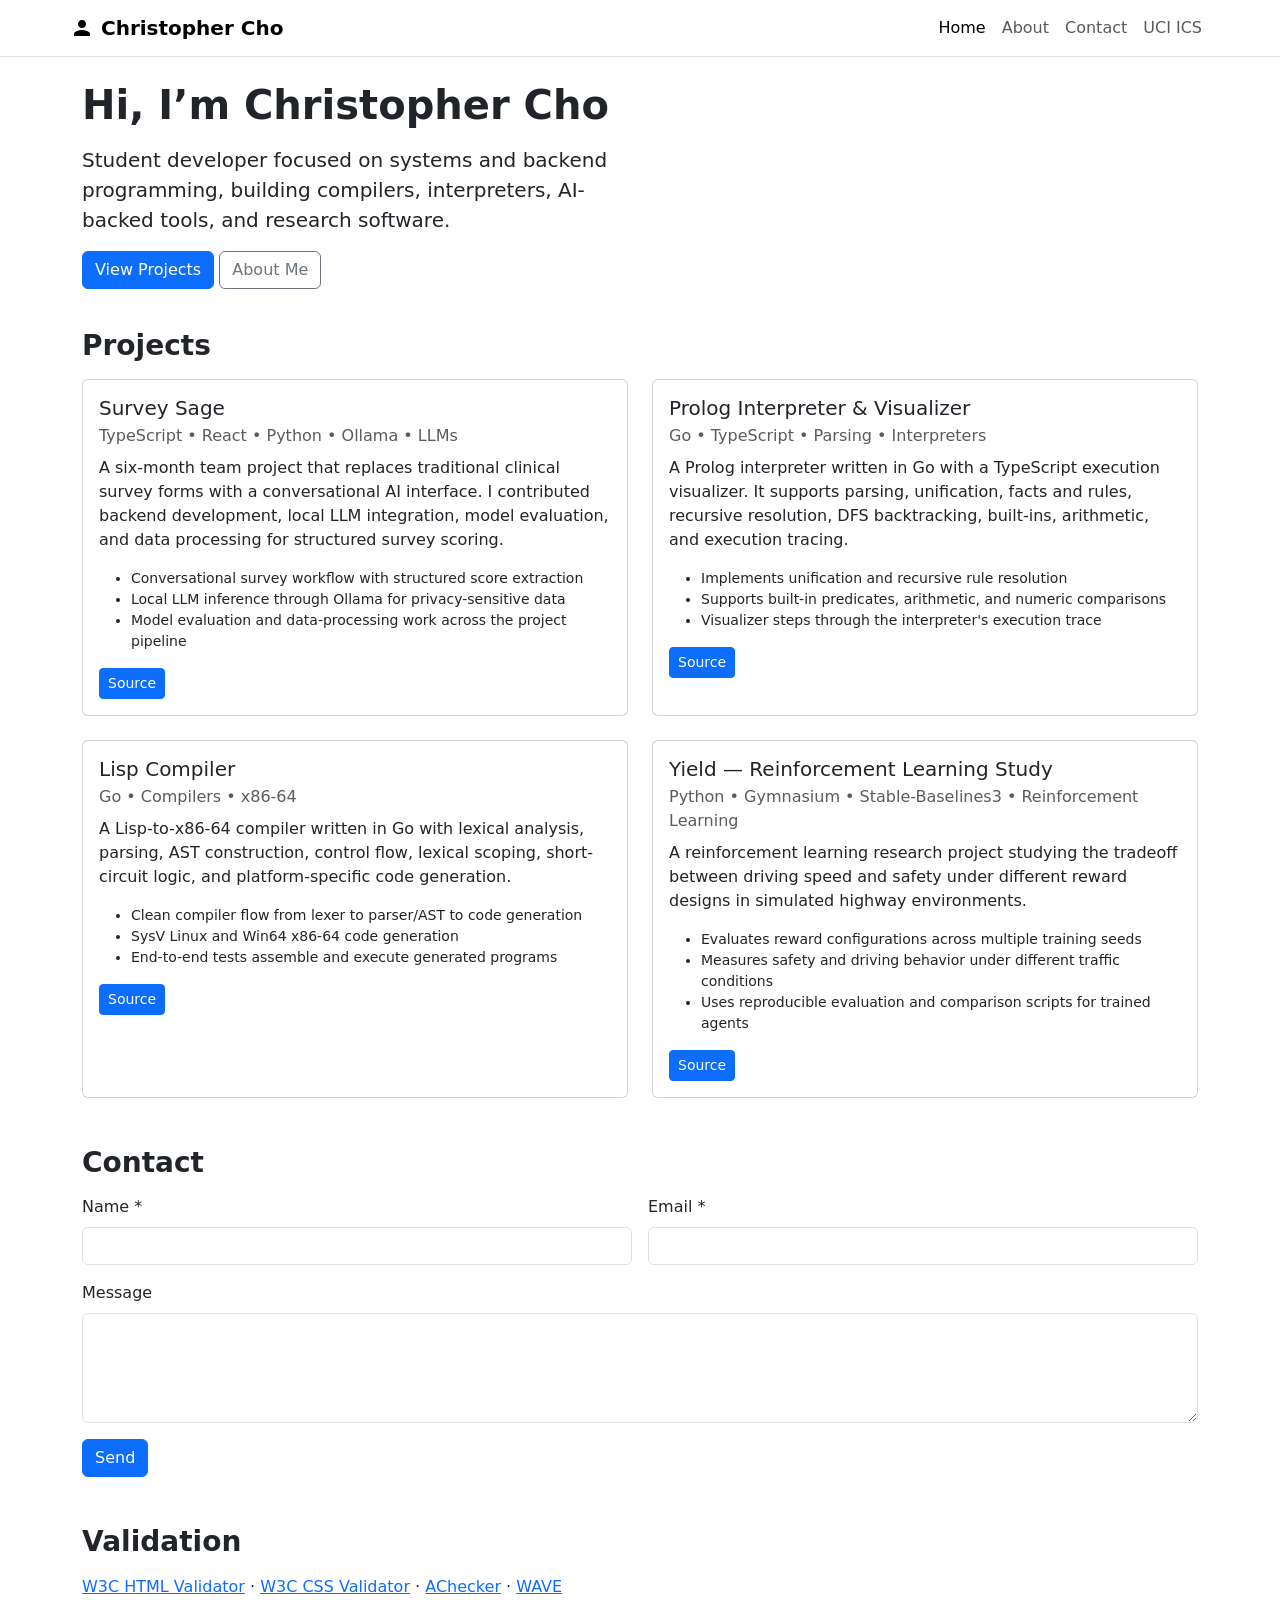
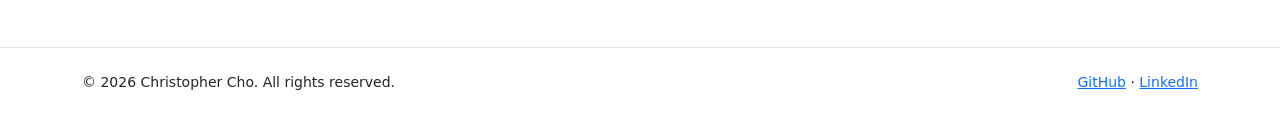
==== index.html @ 3bb523c4 "Initial portfolio" ====
<!doctype html>
<html lang="en">
<head>
  <meta charset="utf-8" >
  <meta name="viewport" content="width=device-width, initial-scale=1" >
  <meta name="author" content="Christopher Cho" >
  <meta name="description" content="Personal portfolio of Christopher Cho – projects, coursework, and contact information." >
  <title>Christopher Cho — Portfolio</title>

  <!-- Fonts / Icons / CSS -->
  <link rel="preconnect" href="https://fonts.googleapis.com" >
  <link href="https://fonts.googleapis.com/css2?family=Inter:wght@400;600&display=swap" rel="stylesheet" >
  <link href="https://cdn.jsdelivr.net/npm/bootstrap@5.3.3/dist/css/bootstrap.min.css" rel="stylesheet" >
  <link href="https://fonts.googleapis.com/icon?family=Material+Icons" rel="stylesheet" >
  <link rel="stylesheet" href="css/styles.css" >
</head>
<body>
  <!-- Skip link -->
  <a class="visually-hidden-focusable" href="#main">Skip to main content</a>

  <!-- Header / Nav -->
  <header class="border-bottom">
    <nav class="navbar navbar-expand-lg container" aria-label="Primary">
      <a class="navbar-brand fw-semibold" href="index.html">
        <span class="material-icons align-text-bottom" aria-hidden="true">person</span>
        Christopher Cho
      </a>
      <button class="navbar-toggler" type="button" data-bs-toggle="collapse" data-bs-target="#nav"
        aria-controls="nav" aria-expanded="false" aria-label="Toggle navigation">
        <span class="navbar-toggler-icon"></span>
      </button>
      <div id="nav" class="collapse navbar-collapse">
        <ul class="navbar-nav ms-auto">
          <li class="nav-item"><a class="nav-link active" aria-current="page" href="index.html">Home</a></li>
          <li class="nav-item"><a class="nav-link" href="about.html">About</a></li>
          <li class="nav-item"><a class="nav-link" href="#contact">Contact</a></li>
          <li class="nav-item"><a class="nav-link" href="https://www.ics.uci.edu/" target="_blank" rel="noopener">UCI ICS</a></li>
        </ul>
      </div>
    </nav>
  </header>

  <!-- Main -->
  <main id="main" class="container py-4">
    <!-- Intro -->
    <section class="row align-items-center g-4 mb-4">
      <div class="col-12 col-md-6">
        <h1 class="fw-semibold mb-3">Hi, I’m Christopher Cho</h1>
        <p class="lead">
          Student developer focused on systems and backend programming, building compilers, interpreters, AI-backed tools, and research software.
        </p>
        <p>
          <a class="btn btn-primary" href="#projects">View Projects</a>
          <a class="btn btn-outline-secondary" href="about.html">About Me</a>
        </p>
      </div>
      <div class="col-12 col-md-6 text-center">
      </div>
    </section>

    <!-- Projects -->
    <section id="projects" class="mb-5" aria-labelledby="projects-heading">
      <h2 id="projects-heading" class="h3 fw-semibold mb-3">Projects</h2>

      <div class="row g-4">
        <!-- Survey Sage -->
        <article class="col-12 col-md-6">
          <div class="card h-100">
            <div class="card-body">
              <h3 class="card-title h5 mb-1">Survey Sage</h3>
              <p class="text-muted mb-2">TypeScript • React • Python • Ollama • LLMs</p>
              <p class="card-text">
                A six-month team project that replaces traditional clinical survey forms with a conversational AI interface.
                I contributed backend development, local LLM integration, model evaluation, and data processing for
                structured survey scoring.
              </p>
              <ul class="small mb-3">
                <li>Conversational survey workflow with structured score extraction</li>
                <li>Local LLM inference through Ollama for privacy-sensitive data</li>
                <li>Model evaluation and data-processing work across the project pipeline</li>
              </ul>
              <a class="btn btn-sm btn-primary"
                 href="https://github.com/mindful-metrics/survey-sage"
                 target="_blank" rel="noopener">Source</a>
            </div>
          </div>
        </article>

        <!-- Prolog Interpreter & Visualizer -->
        <article class="col-12 col-md-6">
          <div class="card h-100">
            <div class="card-body">
              <h3 class="card-title h5 mb-1">Prolog Interpreter &amp; Visualizer</h3>
              <p class="text-muted mb-2">Go • TypeScript • Parsing • Interpreters</p>
              <p class="card-text">
                A Prolog interpreter written in Go with a TypeScript execution visualizer. It supports parsing,
                unification, facts and rules, recursive resolution, DFS backtracking, built-ins, arithmetic,
                and execution tracing.
              </p>
              <ul class="small mb-3">
                <li>Implements unification and recursive rule resolution</li>
                <li>Supports built-in predicates, arithmetic, and numeric comparisons</li>
                <li>Visualizer steps through the interpreter's execution trace</li>
              </ul>
              <a class="btn btn-sm btn-primary"
                 href="https://github.com/cjcho03/Prolog-Interpreter-Visualizer"
                 target="_blank" rel="noopener">Source</a>
            </div>
          </div>
        </article>

        <!-- Lisp Compiler -->
        <article class="col-12 col-md-6">
          <div class="card h-100">
            <div class="card-body">
              <h3 class="card-title h5 mb-1">Lisp Compiler</h3>
              <p class="text-muted mb-2">Go • Compilers • x86-64</p>
              <p class="card-text">
                A Lisp-to-x86-64 compiler written in Go with lexical analysis, parsing, AST construction,
                control flow, lexical scoping, short-circuit logic, and platform-specific code generation.
              </p>
              <ul class="small mb-3">
                <li>Clean compiler flow from lexer to parser/AST to code generation</li>
                <li>SysV Linux and Win64 x86-64 code generation</li>
                <li>End-to-end tests assemble and execute generated programs</li>
              </ul>
              <a class="btn btn-sm btn-primary"
                 href="https://github.com/cjcho03/lisp-compiler-go"
                 target="_blank" rel="noopener">Source</a>
            </div>
          </div>
        </article>

        <!-- Yield -->
        <article class="col-12 col-md-6">
          <div class="card h-100">
            <div class="card-body">
              <h3 class="card-title h5 mb-1">Yield — Reinforcement Learning Study</h3>
              <p class="text-muted mb-2">Python • Gymnasium • Stable-Baselines3 • Reinforcement Learning</p>
              <p class="card-text">
                A reinforcement learning research project studying the tradeoff between driving speed and safety
                under different reward designs in simulated highway environments.
              </p>
              <ul class="small mb-3">
                <li>Evaluates reward configurations across multiple training seeds</li>
                <li>Measures safety and driving behavior under different traffic conditions</li>
                <li>Uses reproducible evaluation and comparison scripts for trained agents</li>
              </ul>
              <a class="btn btn-sm btn-primary"
                 href="https://github.com/bvazrala/Yield"
                 target="_blank" rel="noopener">Source</a>
            </div>
          </div>
        </article>
      </div>
    </section>

    <section id="contact" aria-labelledby="contact-heading" class="mb-5">
      <h2 id="contact-heading" class="h3 fw-semibold mb-3">Contact</h2>
      <form class="row g-3" action="#" method="post">
        <div class="col-md-6">
          <label for="name" class="form-label">Name<span aria-hidden="true"> *</span></label>
          <input type="text" class="form-control" id="name" name="name" required aria-required="true" >
        </div>
        <div class="col-md-6">
          <label for="email" class="form-label">Email<span aria-hidden="true"> *</span></label>
          <input type="email" class="form-control" id="email" name="email" required aria-required="true" >
        </div>
        <div class="col-12">
          <label for="message" class="form-label">Message</label>
          <textarea class="form-control" id="message" name="message" rows="4"></textarea>
        </div>
        <div class="col-12">
          <button type="submit" class="btn btn-primary">Send</button>
        </div>
      </form>
    </section>

    <!-- Validators quick-links -->
    <section class="mb-4">
      <h2 class="h3 fw-semibold mb-3">Validation</h2>
      <p>
        <a href="https://validator.w3.org/nu/#file">W3C HTML Validator</a> ·
        <a href="https://jigsaw.w3.org/css-validator/">W3C CSS Validator</a> ·
        <a href="https://achecker.achecks.ca/checker/index.php">AChecker</a> ·
        <a href="https://wave.webaim.org/">WAVE</a>
      </p>
    </section>
  </main>

  <!-- Footer -->
  <footer class="py-4 border-top">
    <div class="container small d-flex flex-column flex-md-row align-items-center justify-content-between gap-2">
      <p class="mb-0">&copy; <span id="year"></span> Christopher Cho. All rights reserved.</p>
      <p class="mb-0">
        <a href="https://github.com/cjcho03" target="_blank" rel="noopener">GitHub</a> ·
        <a href="https://www.linkedin.com/in/chris-c-964078238/" target="_blank" rel="noopener">LinkedIn</a>
      </p>
    </div>
  </footer>

  <!-- Bootstrap JS -->
  <script src="https://cdn.jsdelivr.net/npm/bootstrap@5.3.3/dist/js/bootstrap.bundle.min.js"></script>
  <script>document.getElementById('year').textContent = new Date().getFullYear();</script>
</body>
</html>
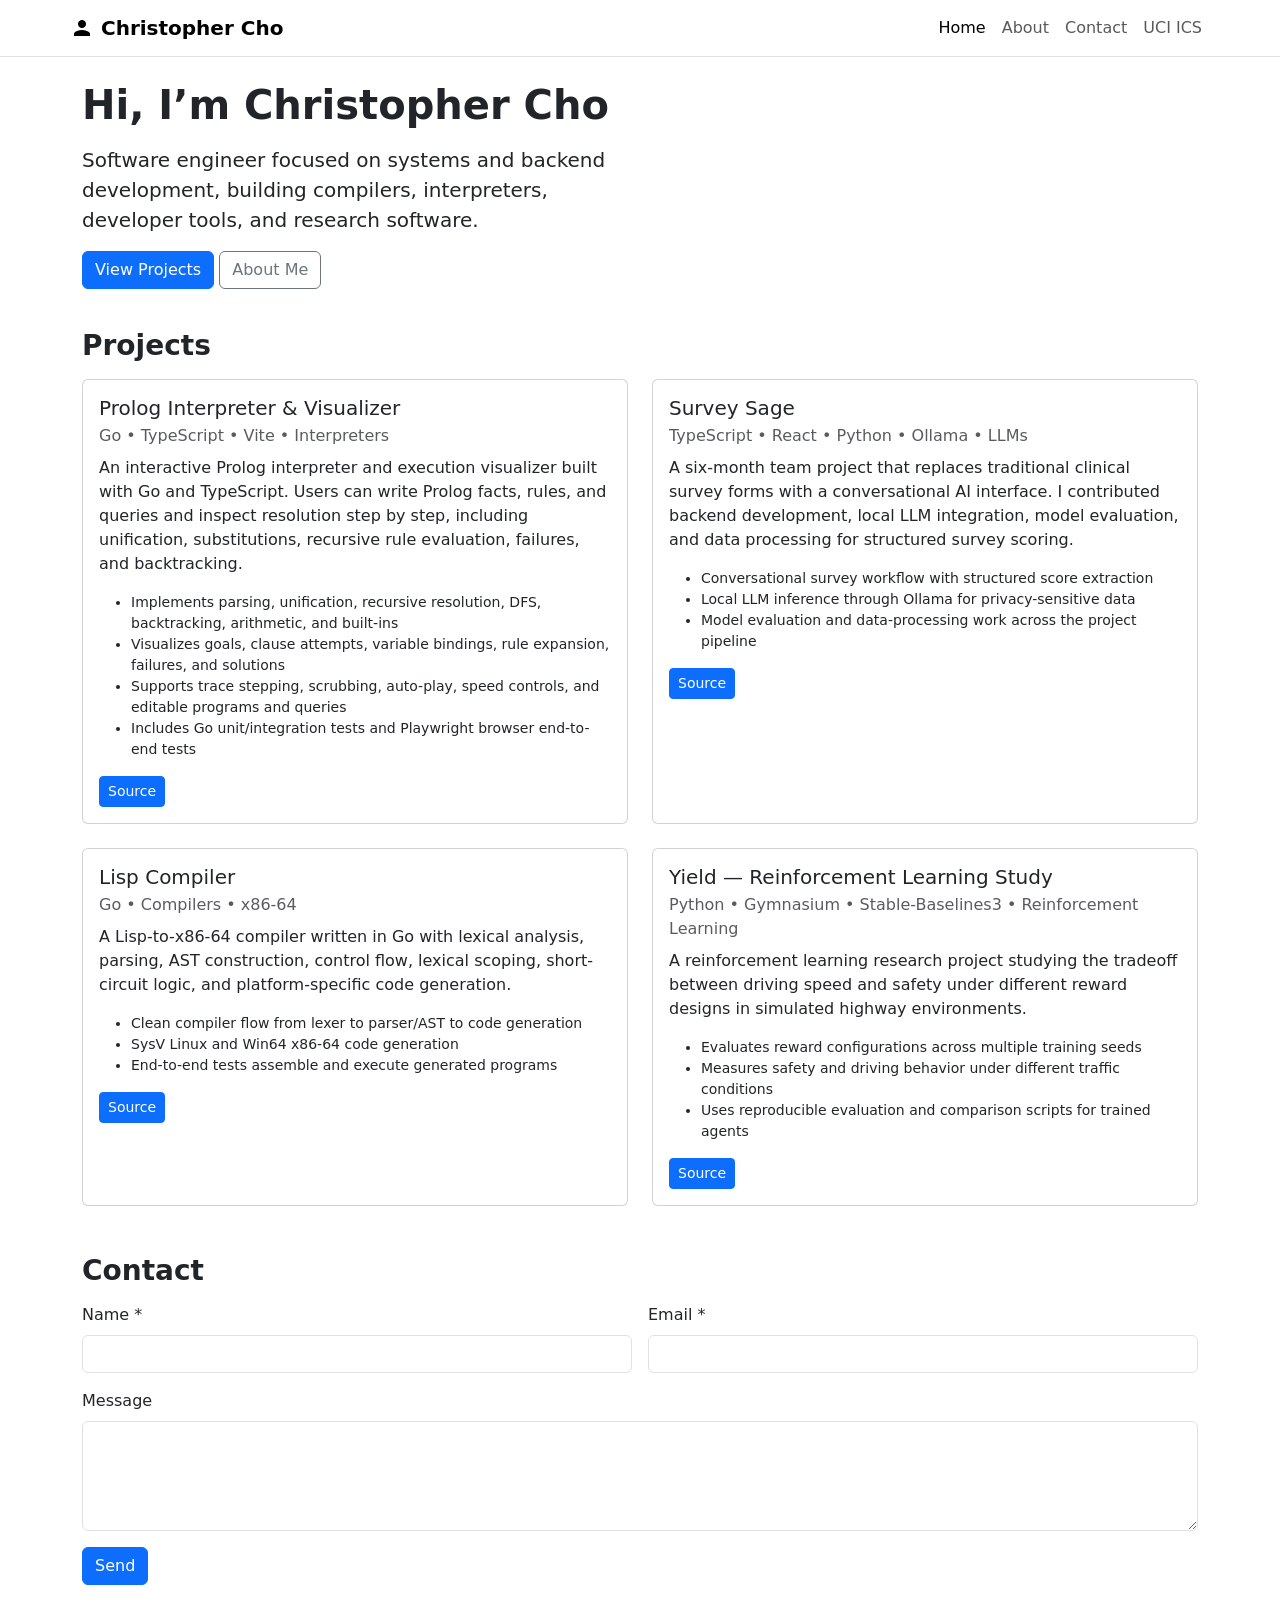
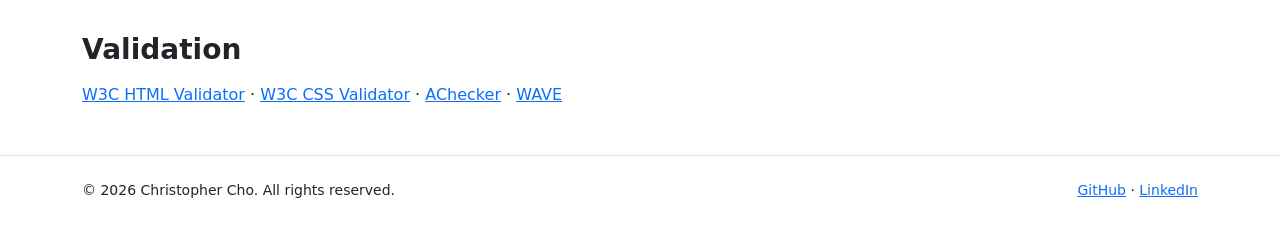
==== commit dfae30f7: "Update portfolio with completed Prolog visualizer project" ====
--- a/index.html
+++ b/index.html
@@ -13,6 +13,25 @@
   <link href="https://cdn.jsdelivr.net/npm/bootstrap@5.3.3/dist/css/bootstrap.min.css" rel="stylesheet" >
   <link href="https://fonts.googleapis.com/icon?family=Material+Icons" rel="stylesheet" >
   <link rel="stylesheet" href="css/styles.css" >
+
+  <meta property="og:title" content="Christopher Cho | Software Engineering Portfolio">
+
+  <meta
+    property="og:description"
+    content="Projects in systems, compilers, interpreters, backend development, and research software."
+  >
+
+  <meta
+    property="og:image"
+    content="https://cjcho03.github.io/preview.png"
+  >
+
+  <meta
+    property="og:url"
+    content="https://cjcho03.github.io/"
+  >
+
+  <meta property="og:type" content="website">
 </head>
 <body>
   <!-- Skip link -->
@@ -47,7 +66,7 @@
       <div class="col-12 col-md-6">
         <h1 class="fw-semibold mb-3">Hi, I’m Christopher Cho</h1>
         <p class="lead">
-          Student developer focused on systems and backend programming, building compilers, interpreters, AI-backed tools, and research software.
+          Software engineer focused on systems and backend development, building compilers, interpreters, developer tools, and research software.
         </p>
         <p>
           <a class="btn btn-primary" href="#projects">View Projects</a>
@@ -63,6 +82,31 @@
       <h2 id="projects-heading" class="h3 fw-semibold mb-3">Projects</h2>
 
       <div class="row g-4">
+        <!-- Prolog Interpreter & Visualizer -->
+        <article class="col-12 col-md-6">
+          <div class="card h-100">
+            <div class="card-body">
+              <h3 class="card-title h5 mb-1">Prolog Interpreter &amp; Visualizer</h3>
+              <p class="text-muted mb-2">Go • TypeScript • Vite • Interpreters</p>
+              <p class="card-text">
+                An interactive Prolog interpreter and execution visualizer built with Go and TypeScript. Users can
+                write Prolog facts, rules, and queries and inspect resolution step by step, including unification,
+                substitutions, recursive rule evaluation, failures, and backtracking.
+              </p>
+              <ul class="small mb-3">
+                <li>Implements parsing, unification, recursive resolution, DFS, backtracking, arithmetic, and built-ins</li>
+                <li>Visualizes goals, clause attempts, variable bindings, rule expansion, failures, and solutions</li>
+                <li>Supports trace stepping, scrubbing, auto-play, speed controls, and editable programs and queries</li>
+                <li>Includes Go unit/integration tests and Playwright browser end-to-end tests</li>
+              </ul>
+              <!-- Add a Live Demo button here after deploying the Vite frontend and Go API publicly. -->
+              <a class="btn btn-sm btn-primary"
+                 href="https://github.com/cjcho03/Prolog-Interpreter-Visualizer"
+                 target="_blank" rel="noopener">Source</a>
+            </div>
+          </div>
+        </article>
+
         <!-- Survey Sage -->
         <article class="col-12 col-md-6">
           <div class="card h-100">
@@ -81,29 +125,6 @@
               </ul>
               <a class="btn btn-sm btn-primary"
                  href="https://github.com/mindful-metrics/survey-sage"
-                 target="_blank" rel="noopener">Source</a>
-            </div>
-          </div>
-        </article>
-
-        <!-- Prolog Interpreter & Visualizer -->
-        <article class="col-12 col-md-6">
-          <div class="card h-100">
-            <div class="card-body">
-              <h3 class="card-title h5 mb-1">Prolog Interpreter &amp; Visualizer</h3>
-              <p class="text-muted mb-2">Go • TypeScript • Parsing • Interpreters</p>
-              <p class="card-text">
-                A Prolog interpreter written in Go with a TypeScript execution visualizer. It supports parsing,
-                unification, facts and rules, recursive resolution, DFS backtracking, built-ins, arithmetic,
-                and execution tracing.
-              </p>
-              <ul class="small mb-3">
-                <li>Implements unification and recursive rule resolution</li>
-                <li>Supports built-in predicates, arithmetic, and numeric comparisons</li>
-                <li>Visualizer steps through the interpreter's execution trace</li>
-              </ul>
-              <a class="btn btn-sm btn-primary"
-                 href="https://github.com/cjcho03/Prolog-Interpreter-Visualizer"
                  target="_blank" rel="noopener">Source</a>
             </div>
           </div>
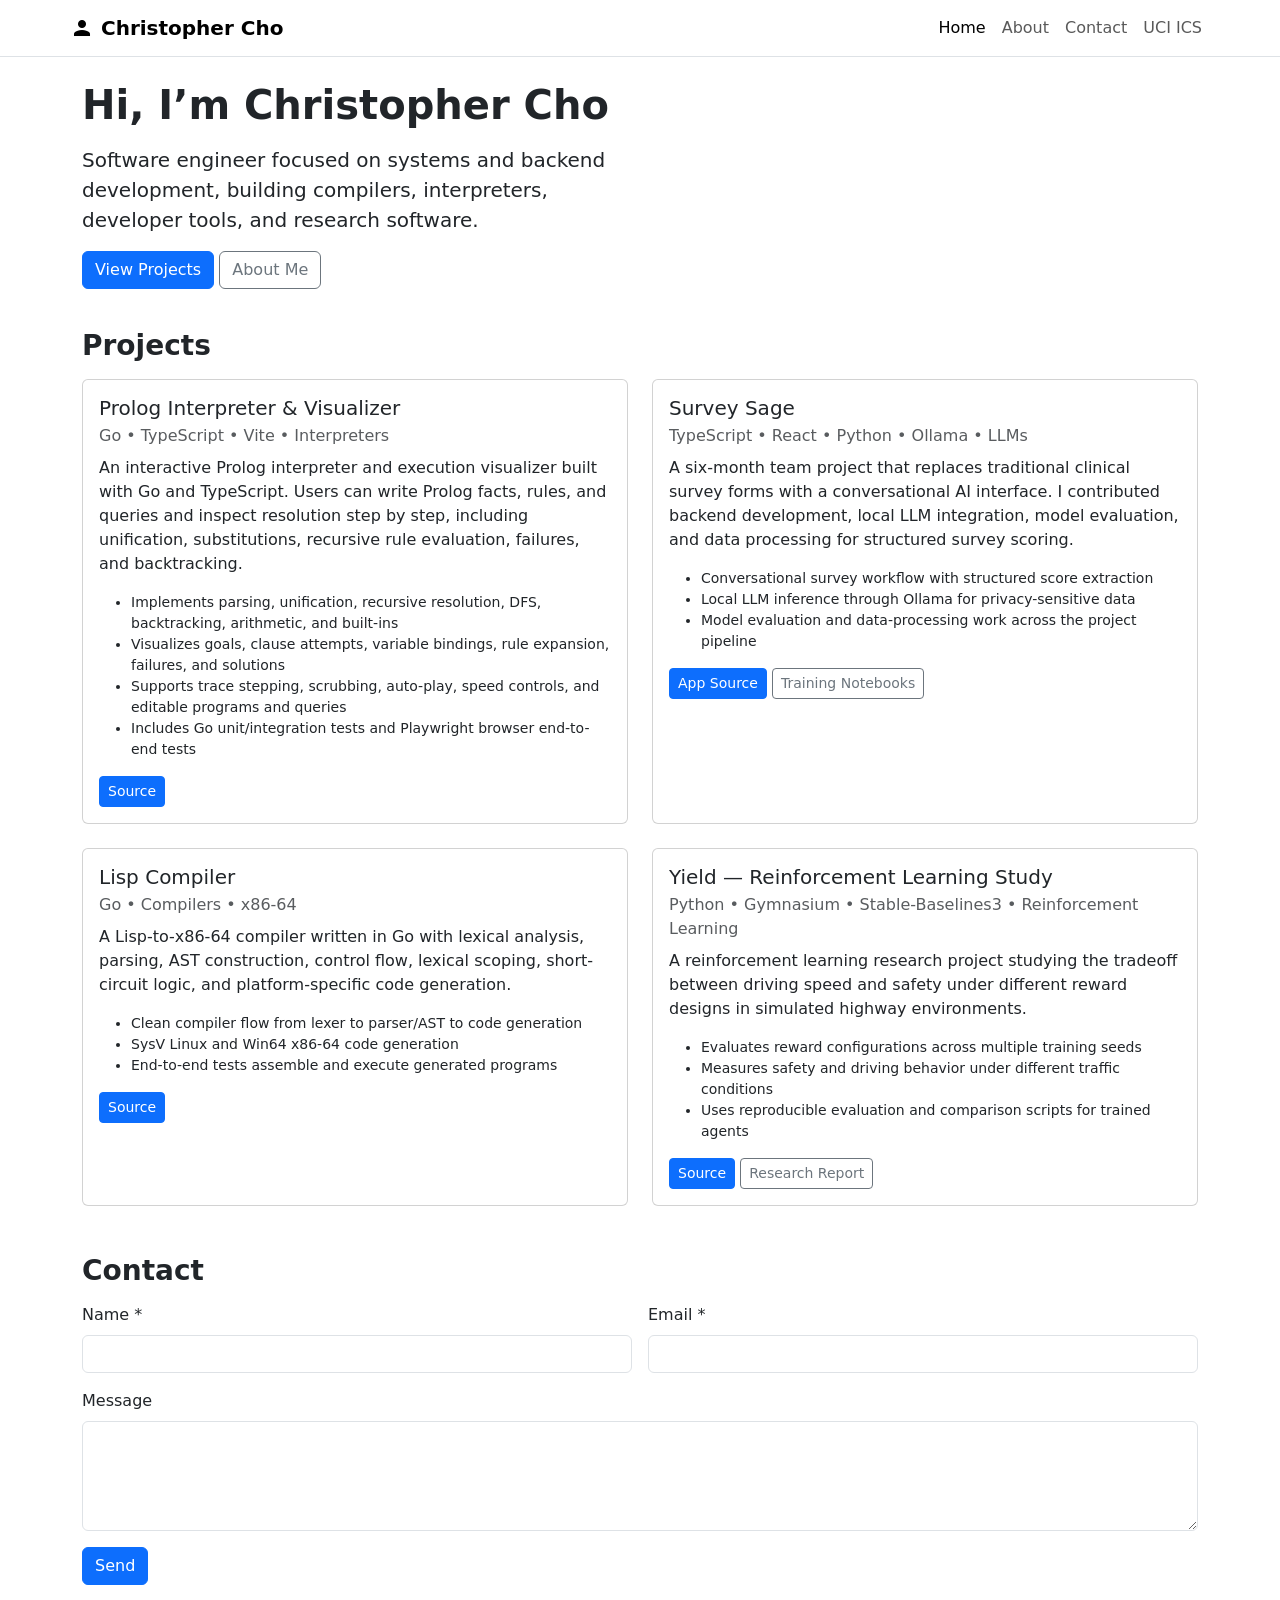
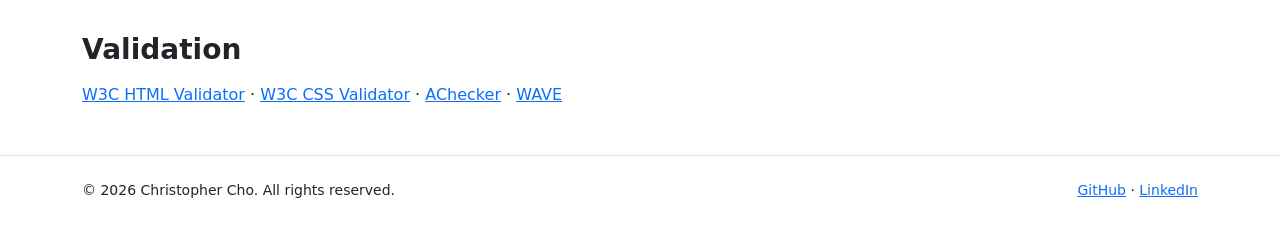
==== commit 2dfa9bc5: "Update project links and add Yield research report" ====
--- a/index.html
+++ b/index.html
@@ -125,7 +125,10 @@
               </ul>
               <a class="btn btn-sm btn-primary"
                  href="https://github.com/mindful-metrics/survey-sage"
-                 target="_blank" rel="noopener">Source</a>
+                 target="_blank" rel="noopener">App Source</a>
+              <a class="btn btn-sm btn-outline-secondary"
+                 href="https://github.com/mindful-metrics/training-notebooks"
+                 target="_blank" rel="noopener">Training Notebooks</a>
             </div>
           </div>
         </article>
@@ -170,6 +173,9 @@
               <a class="btn btn-sm btn-primary"
                  href="https://github.com/bvazrala/Yield"
                  target="_blank" rel="noopener">Source</a>
+              <a class="btn btn-sm btn-outline-secondary"
+                 href="yield_research_report_public.pdf"
+                 target="_blank" rel="noopener">Research Report</a>
             </div>
           </div>
         </article>
